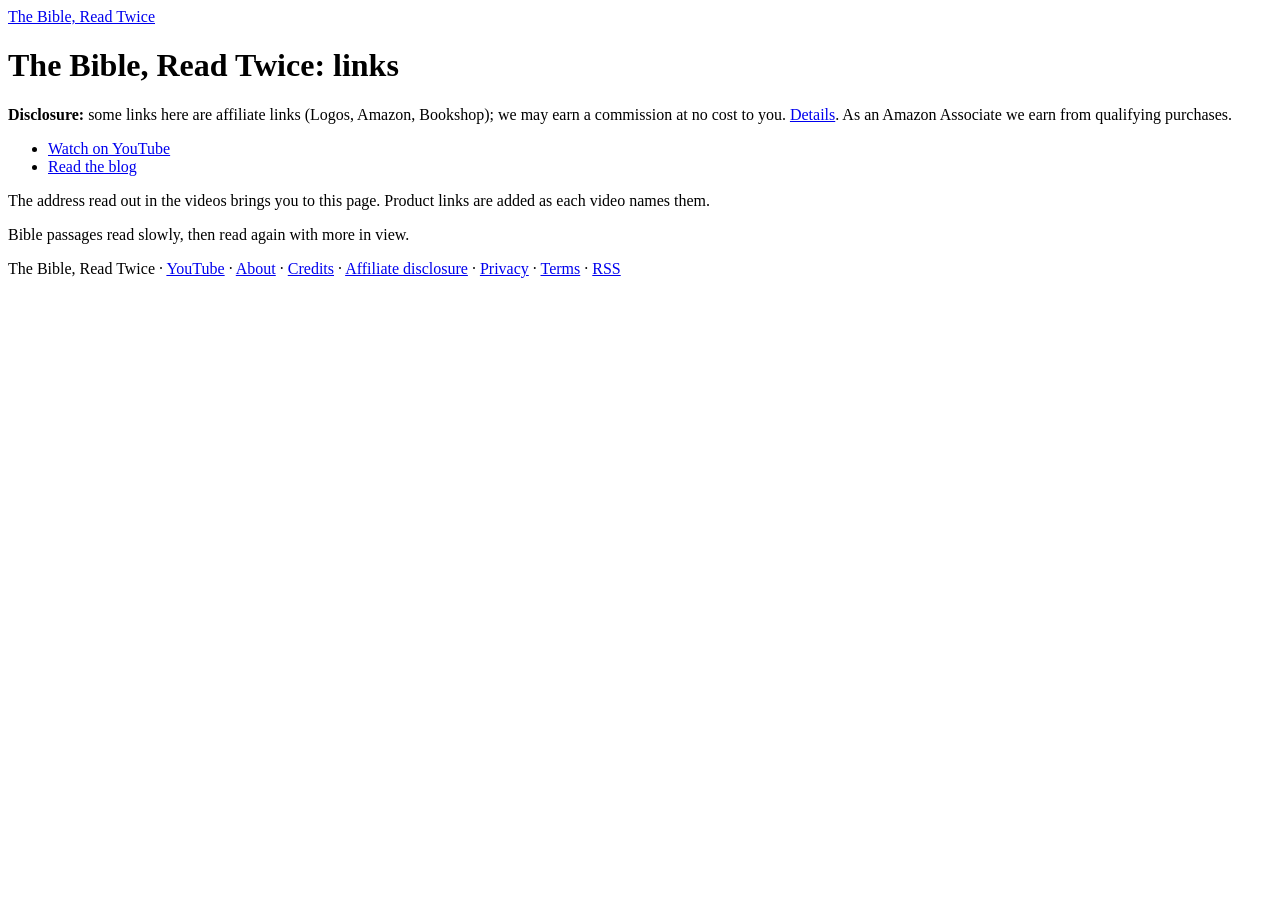
==== go/index.html @ 8c8da6c7 "Launch biblereadtwice.visionmediachannels.com" ====
<!doctype html>
<html lang="en">
<head>
<meta charset="utf-8">
<meta name="viewport" content="width=device-width, initial-scale=1">
<title>Links · The Bible, Read Twice</title>
<meta name="description" content="Every The Bible, Read Twice link in one place: channel, blog and the products named in the videos.">
<link rel="canonical" href="https://biblereadtwice.visionmediachannels.com/go/">
<meta property="og:site_name" content="The Bible, Read Twice">
<meta property="og:type" content="website">
<meta property="og:title" content="Links · The Bible, Read Twice">
<meta property="og:description" content="Every The Bible, Read Twice link in one place: channel, blog and the products named in the videos.">
<meta property="og:url" content="https://biblereadtwice.visionmediachannels.com/go/">
<meta property="og:image" content="https://biblereadtwice.visionmediachannels.com/images/site-header.png">
<meta name="twitter:card" content="summary_large_image">
<link rel="alternate" type="application/rss+xml" title="The Bible, Read Twice" href="https://biblereadtwice.visionmediachannels.com/feed.xml">
<link rel="icon" type="image/png" sizes="32x32" href="https://biblereadtwice.visionmediachannels.com/favicon-32.png">
<link rel="icon" type="image/png" sizes="512x512" href="https://biblereadtwice.visionmediachannels.com/favicon-512.png">
<link rel="preconnect" href="https://fonts.googleapis.com">
<link rel="preconnect" href="https://fonts.gstatic.com" crossorigin>
<link rel="stylesheet" href="https://fonts.googleapis.com/css2?family=Cardo:wght@400;700&amp;family=Alegreya+Sans:wght@400;700&amp;display=swap">
<link rel="stylesheet" href="https://biblereadtwice.visionmediachannels.com/style.css">

</head>
<body>
<header class="site"><a href="https://biblereadtwice.visionmediachannels.com/">The Bible, Read Twice</a></header>
<main>
<h1>The Bible, Read Twice: links</h1><aside class="disclosure"><strong>Disclosure:</strong> some links here are affiliate links (Logos, Amazon, Bookshop); we may earn a commission at no cost to you. <a href="https://biblereadtwice.visionmediachannels.com/affiliate-disclosure/">Details</a>. As an Amazon Associate we earn from qualifying purchases.</aside><ul class="posts"><li><a href="https://www.youtube.com/@biblereadtwice">Watch on YouTube</a></li><li><a href="https://biblereadtwice.visionmediachannels.com/">Read the blog</a></li></ul><p class="meta">The address read out in the videos brings you to this page. Product links are added as each video names them.</p>
</main>
<footer><p>Bible passages read slowly, then read again with more in view.</p><p>The Bible, Read Twice · <a href="https://www.youtube.com/@biblereadtwice">YouTube</a> · <a href="https://biblereadtwice.visionmediachannels.com/about/">About</a> · <a href="https://biblereadtwice.visionmediachannels.com/credits/">Credits</a> · <a href="https://biblereadtwice.visionmediachannels.com/affiliate-disclosure/">Affiliate disclosure</a> · <a href="https://biblereadtwice.visionmediachannels.com/privacy/">Privacy</a> · <a href="https://biblereadtwice.visionmediachannels.com/terms/">Terms</a> · <a href="https://biblereadtwice.visionmediachannels.com/feed.xml">RSS</a></p></footer>
</body>
</html>
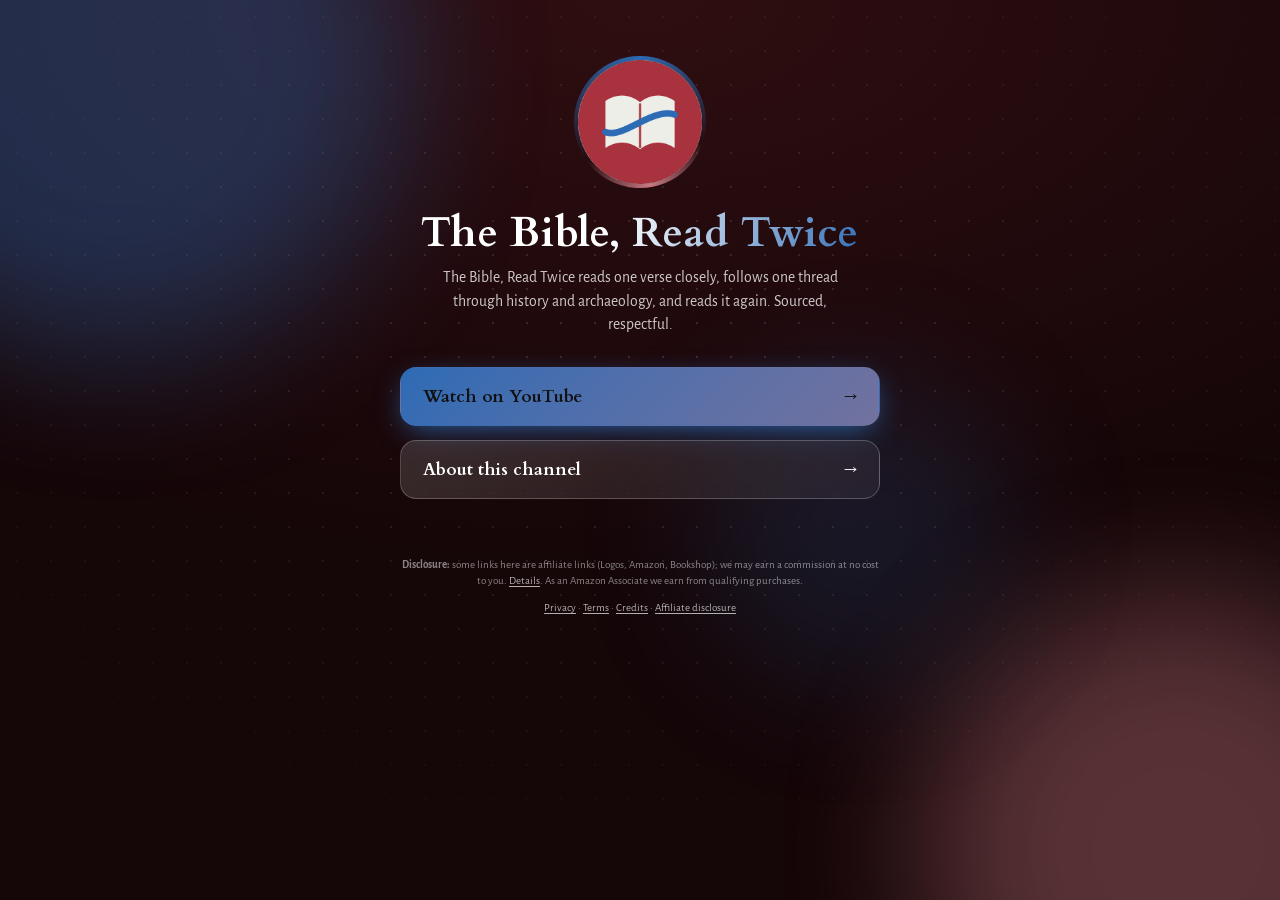
==== commit 7ca0ed34: "Animated link hub at host root" ====
--- a/go/index.html
+++ b/go/index.html
@@ -3,30 +3,76 @@
 <head>
 <meta charset="utf-8">
 <meta name="viewport" content="width=device-width, initial-scale=1">
-<title>Links · The Bible, Read Twice</title>
-<meta name="description" content="Every The Bible, Read Twice link in one place: channel, blog and the products named in the videos.">
-<link rel="canonical" href="https://biblereadtwice.visionmediachannels.com/go/">
+<title>The Bible, Read Twice · Links</title>
+<meta name="description" content="The Bible, Read Twice reads one verse closely, follows one thread through history and archaeology, and reads it again. Sourced, respectful.">
+<link rel="canonical" href="https://biblereadtwice.visionmediachannels.com/">
 <meta property="og:site_name" content="The Bible, Read Twice">
 <meta property="og:type" content="website">
-<meta property="og:title" content="Links · The Bible, Read Twice">
-<meta property="og:description" content="Every The Bible, Read Twice link in one place: channel, blog and the products named in the videos.">
-<meta property="og:url" content="https://biblereadtwice.visionmediachannels.com/go/">
+<meta property="og:title" content="The Bible, Read Twice">
+<meta property="og:description" content="The Bible, Read Twice reads one verse closely, follows one thread through history and archaeology, and reads it again. Sourced, respectful.">
+<meta property="og:url" content="https://biblereadtwice.visionmediachannels.com/">
 <meta property="og:image" content="https://biblereadtwice.visionmediachannels.com/images/site-header.png">
 <meta name="twitter:card" content="summary_large_image">
-<link rel="alternate" type="application/rss+xml" title="The Bible, Read Twice" href="https://biblereadtwice.visionmediachannels.com/feed.xml">
 <link rel="icon" type="image/png" sizes="32x32" href="https://biblereadtwice.visionmediachannels.com/favicon-32.png">
-<link rel="icon" type="image/png" sizes="512x512" href="https://biblereadtwice.visionmediachannels.com/favicon-512.png">
-<link rel="preconnect" href="https://fonts.googleapis.com">
-<link rel="preconnect" href="https://fonts.gstatic.com" crossorigin>
+<link rel="preconnect" href="https://fonts.googleapis.com"><link rel="preconnect" href="https://fonts.gstatic.com" crossorigin>
 <link rel="stylesheet" href="https://fonts.googleapis.com/css2?family=Cardo:wght@400;700&amp;family=Alegreya+Sans:wght@400;700&amp;display=swap">
-<link rel="stylesheet" href="https://biblereadtwice.visionmediachannels.com/style.css">
-
+<style>
+:root{--bg:#2f0e11;--bg2:#150608;--glow:#2D6BB5;--glow2:#c67a82;--head:'Cardo',Georgia,serif;--body:'Alegreya Sans',system-ui,sans-serif}
+*{box-sizing:border-box}html{-webkit-text-size-adjust:100%}
+body{margin:0;min-height:100vh;color:#fff;font:17px/1.5 var(--body);background:radial-gradient(120% 90% at 50% 0%,var(--bg) 0%,var(--bg2) 70%);overflow-x:hidden;position:relative}
+.orb{position:fixed;border-radius:50%;filter:blur(70px);opacity:.38;pointer-events:none;z-index:0;will-change:transform}
+.o1{width:46vmax;height:46vmax;background:var(--glow);top:-18vmax;left:-14vmax;animation:d1 22s ease-in-out infinite alternate}
+.o2{width:40vmax;height:40vmax;background:var(--glow2);bottom:-16vmax;right:-12vmax;animation:d2 26s ease-in-out infinite alternate}
+.o3{width:24vmax;height:24vmax;background:var(--glow);opacity:.18;top:42%;left:55%;animation:d3 30s ease-in-out infinite alternate}
+@keyframes d1{to{transform:translate(18vmax,12vmax) scale(1.2)}}
+@keyframes d2{to{transform:translate(-16vmax,-10vmax) scale(1.15)}}
+@keyframes d3{to{transform:translate(-30vmax,8vmax) scale(.8)}}
+.dots{position:fixed;inset:0;z-index:0;pointer-events:none;background-image:radial-gradient(rgba(255,255,255,.14) 1px,transparent 1.5px);background-size:34px 34px;mask-image:radial-gradient(70% 60% at 50% 40%,#000,transparent);animation:drift 40s linear infinite}
+@keyframes drift{to{background-position:34px 68px}}
+main{position:relative;z-index:1;max-width:520px;margin:0 auto;padding:56px 20px 28px;text-align:center}
+.ring{width:132px;height:132px;margin:0 auto 22px;border-radius:50%;padding:4px;position:relative;
+  background:conic-gradient(from 0deg,var(--glow),transparent 30%,var(--glow2),transparent 65%,var(--glow));animation:spin 7s linear infinite;
+  opacity:0;animation:spin 7s linear infinite,pop .9s .1s cubic-bezier(.2,.9,.3,1.3) forwards}
+.ring::after{content:"";position:absolute;inset:-14px;border-radius:50%;border:2px solid var(--glow);opacity:.0;animation:pulse 3.2s 1s ease-out infinite}
+.ring img,.ring .ph{width:100%;height:100%;border-radius:50%;display:block;object-fit:cover;background:var(--bg2);animation:unspin 7s linear infinite}
+.ring .ph{display:grid;place-items:center;font:700 44px var(--head)}
+@keyframes spin{to{transform:rotate(360deg)}}@keyframes unspin{to{transform:rotate(-360deg)}}
+@keyframes pulse{0%{transform:scale(.85);opacity:.55}100%{transform:scale(1.25);opacity:0}}
+@keyframes pop{from{opacity:0;transform:scale(.6) rotate(0)}to{opacity:1}}
+h1{font:700 clamp(30px,8vw,42px)/1.1 var(--head);margin:0 0 10px;letter-spacing:.01em;
+  background:linear-gradient(100deg,#fff 20%,var(--glow) 45%,#fff 70%);background-size:220% 100%;-webkit-background-clip:text;background-clip:text;color:transparent;
+  animation:shine 6s 1s ease-in-out infinite,up .8s .25s both}
+@keyframes shine{0%,100%{background-position:100% 0}50%{background-position:0 0}}
+.tag{margin:0 auto 30px;max-width:420px;color:rgba(255,255,255,.78);font-size:.98rem;animation:up .8s .4s both}
+@keyframes up{from{opacity:0;transform:translateY(18px)}to{opacity:1;transform:none}}
+.btns{display:grid;gap:14px}
+.btn{position:relative;display:flex;align-items:center;justify-content:space-between;gap:12px;padding:17px 22px;border-radius:16px;color:#fff;text-decoration:none;
+  font:700 1.08rem var(--head);background:linear-gradient(135deg,rgba(255,255,255,.14),rgba(255,255,255,.05));border:1px solid rgba(255,255,255,.22);
+  backdrop-filter:blur(8px);-webkit-backdrop-filter:blur(8px);overflow:hidden;opacity:0;animation:up .7s calc(.55s + var(--i)*.12s) both;
+  transition:transform .25s cubic-bezier(.2,.8,.3,1.2),border-color .25s,box-shadow .25s}
+.btn:first-child{background:linear-gradient(135deg,var(--glow),color-mix(in srgb,var(--glow) 55%,var(--glow2)));border-color:transparent;color:#111;box-shadow:0 8px 30px -8px var(--glow)}
+.btn::before{content:"";position:absolute;top:0;left:-70%;width:45%;height:100%;background:linear-gradient(100deg,transparent,rgba(255,255,255,.4),transparent);transform:skewX(-20deg);transition:left .7s}
+.btn:hover,.btn:focus-visible{transform:translateY(-4px) scale(1.02);border-color:var(--glow);box-shadow:0 14px 34px -10px var(--glow);outline:none}
+.btn:hover::before{left:130%}.btn i{font-style:normal;transition:transform .25s}.btn:hover i{transform:translateX(6px)}
+.btn:active{transform:scale(.98)}
+.btn:first-child::after{content:"";position:absolute;inset:0;border-radius:16px;box-shadow:0 0 0 0 var(--glow);animation:ping 2.6s 2s ease-out infinite}
+@keyframes ping{0%{box-shadow:0 0 0 0 color-mix(in srgb,var(--glow) 60%,transparent)}70%,100%{box-shadow:0 0 0 16px transparent}}
+footer{position:relative;z-index:1;max-width:520px;margin:0 auto;padding:30px 20px 36px;text-align:center;font-size:11px;line-height:1.5;color:rgba(255,255,255,.5);animation:up 1s 1.4s both}
+footer p{margin:0 0 10px}footer a{color:rgba(255,255,255,.68);text-decoration:underline;text-underline-offset:2px}footer a:hover{color:#fff}
+@media (prefers-reduced-motion:reduce){*,*::before,*::after{animation:none!important;transition:none!important}.btn,h1,.tag,.ring,footer{opacity:1!important}}
+</style>
 </head>
 <body>
-<header class="site"><a href="https://biblereadtwice.visionmediachannels.com/">The Bible, Read Twice</a></header>
+<div class="orb o1"></div><div class="orb o2"></div><div class="orb o3"></div><div class="dots"></div>
 <main>
-<h1>The Bible, Read Twice: links</h1><aside class="disclosure"><strong>Disclosure:</strong> some links here are affiliate links (Logos, Amazon, Bookshop); we may earn a commission at no cost to you. <a href="https://biblereadtwice.visionmediachannels.com/affiliate-disclosure/">Details</a>. As an Amazon Associate we earn from qualifying purchases.</aside><ul class="posts"><li><a href="https://www.youtube.com/@biblereadtwice">Watch on YouTube</a></li><li><a href="https://biblereadtwice.visionmediachannels.com/">Read the blog</a></li></ul><p class="meta">The address read out in the videos brings you to this page. Product links are added as each video names them.</p>
+<div class="ring"><img src="/images/avatar.png" alt="The Bible, Read Twice logo" width="360" height="360"></div>
+<h1>The Bible, Read Twice</h1>
+<p class="tag">The Bible, Read Twice reads one verse closely, follows one thread through history and archaeology, and reads it again. Sourced, respectful.</p>
+<nav class="btns" aria-label="Links"><a class="btn" style="--i:0" href="https://www.youtube.com/@biblereadtwice"><span>Watch on YouTube</span><i aria-hidden="true">→</i></a><a class="btn" style="--i:1" href="https://biblereadtwice.visionmediachannels.com/about/"><span>About this channel</span><i aria-hidden="true">→</i></a></nav>
 </main>
-<footer><p>Bible passages read slowly, then read again with more in view.</p><p>The Bible, Read Twice · <a href="https://www.youtube.com/@biblereadtwice">YouTube</a> · <a href="https://biblereadtwice.visionmediachannels.com/about/">About</a> · <a href="https://biblereadtwice.visionmediachannels.com/credits/">Credits</a> · <a href="https://biblereadtwice.visionmediachannels.com/affiliate-disclosure/">Affiliate disclosure</a> · <a href="https://biblereadtwice.visionmediachannels.com/privacy/">Privacy</a> · <a href="https://biblereadtwice.visionmediachannels.com/terms/">Terms</a> · <a href="https://biblereadtwice.visionmediachannels.com/feed.xml">RSS</a></p></footer>
+<footer>
+<p><strong>Disclosure:</strong> some links here are affiliate links (Logos, Amazon, Bookshop); we may earn a commission at no cost to you. <a href="https://biblereadtwice.visionmediachannels.com/affiliate-disclosure/">Details</a>. As an Amazon Associate we earn from qualifying purchases.</p>
+<p><a href="https://biblereadtwice.visionmediachannels.com/privacy/">Privacy</a> · <a href="https://biblereadtwice.visionmediachannels.com/terms/">Terms</a> · <a href="https://biblereadtwice.visionmediachannels.com/credits/">Credits</a> · <a href="https://biblereadtwice.visionmediachannels.com/affiliate-disclosure/">Affiliate disclosure</a></p>
+</footer>
 </body>
 </html>
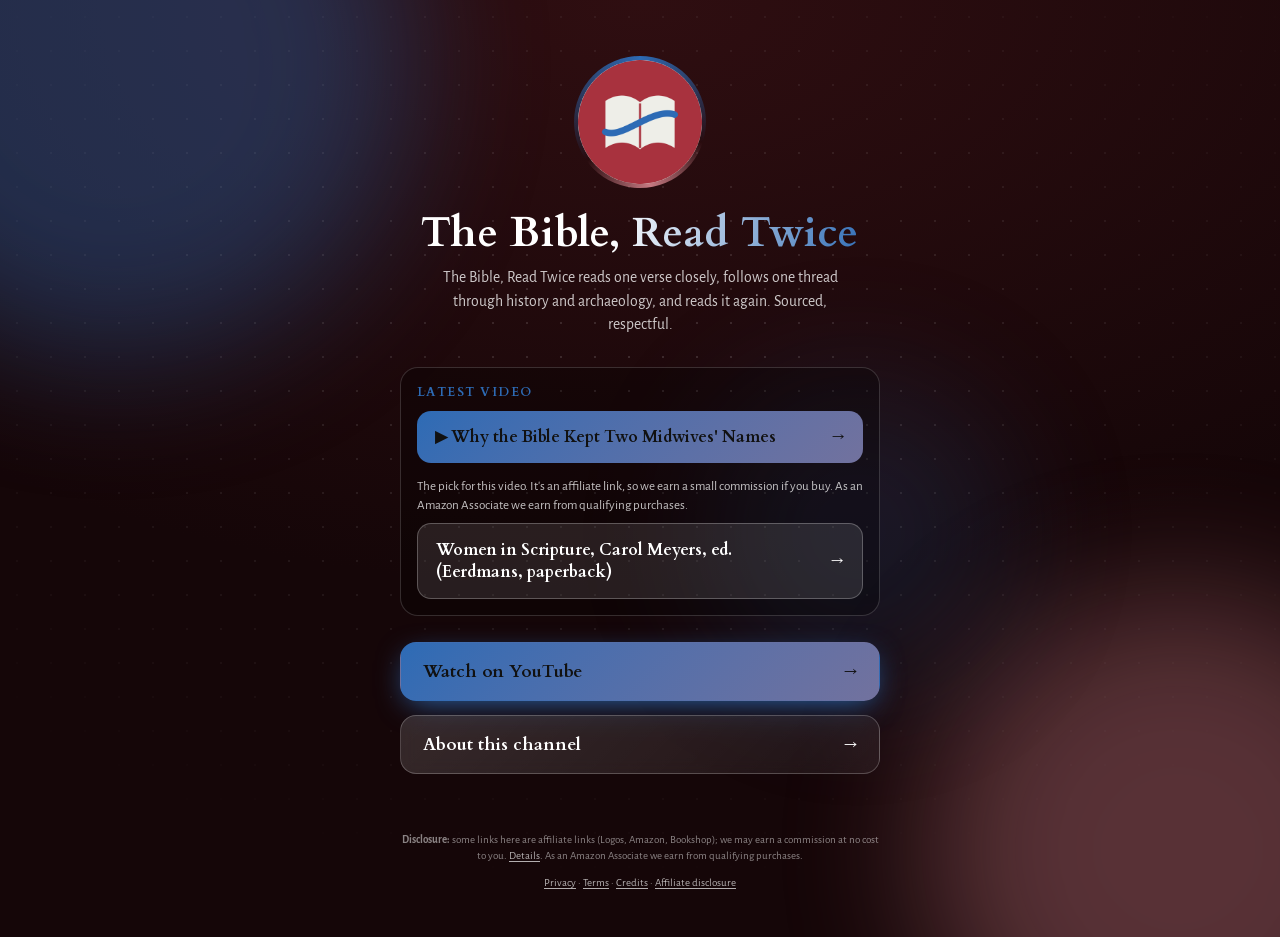
==== commit 9ac074d3: "Link hub: latest public video and its one product at the top (owner OK 2026-11-25) Co-Authored-By: C" ====
--- a/go/index.html
+++ b/go/index.html
@@ -57,6 +57,13 @@
 .btn:active{transform:scale(.98)}
 .btn:first-child::after{content:"";position:absolute;inset:0;border-radius:16px;box-shadow:0 0 0 0 var(--glow);animation:ping 2.6s 2s ease-out infinite}
 @keyframes ping{0%{box-shadow:0 0 0 0 color-mix(in srgb,var(--glow) 60%,transparent)}70%,100%{box-shadow:0 0 0 16px transparent}}
+.latest{margin:0 0 26px;padding:16px;border-radius:18px;background:rgba(0,0,0,.28);border:1px solid rgba(255,255,255,.16);text-align:left;animation:up .8s .5s both}
+.kick{margin:0 0 10px;font:700 .78rem var(--head);letter-spacing:.12em;text-transform:uppercase;color:var(--glow)}
+.lbtn{display:flex;align-items:center;justify-content:space-between;gap:12px;padding:15px 18px;border-radius:14px;text-decoration:none;font:700 1.02rem var(--head);
+  color:#111;background:linear-gradient(135deg,var(--glow),color-mix(in srgb,var(--glow) 55%,var(--glow2)));transition:transform .25s}
+.lbtn:hover,.lbtn:focus-visible{transform:translateY(-3px);outline:none}.lbtn i{font-style:normal}
+.lbtn.prod{color:#fff;background:rgba(255,255,255,.1);border:1px solid rgba(255,255,255,.25)}
+.pdisc{margin:14px 0 8px;font-size:.82rem;line-height:1.45;color:rgba(255,255,255,.75)}
 footer{position:relative;z-index:1;max-width:520px;margin:0 auto;padding:30px 20px 36px;text-align:center;font-size:11px;line-height:1.5;color:rgba(255,255,255,.5);animation:up 1s 1.4s both}
 footer p{margin:0 0 10px}footer a{color:rgba(255,255,255,.68);text-decoration:underline;text-underline-offset:2px}footer a:hover{color:#fff}
 @media (prefers-reduced-motion:reduce){*,*::before,*::after{animation:none!important;transition:none!important}.btn,h1,.tag,.ring,footer{opacity:1!important}}
@@ -68,6 +75,7 @@
 <div class="ring"><img src="/images/avatar.png" alt="The Bible, Read Twice logo" width="360" height="360"></div>
 <h1>The Bible, Read Twice</h1>
 <p class="tag">The Bible, Read Twice reads one verse closely, follows one thread through history and archaeology, and reads it again. Sourced, respectful.</p>
+<section class="latest" aria-label="Latest video"><p class="kick">Latest video</p><a class="lbtn" href="https://www.youtube.com/watch?v=ZzfHjZbNEAQ"><span>▶ Why the Bible Kept Two Midwives&#x27; Names</span><i aria-hidden="true">→</i></a><p class="pdisc">The pick for this video. It's an affiliate link, so we earn a small commission if you buy. As an Amazon Associate we earn from qualifying purchases.</p><a class="lbtn prod" rel="sponsored noopener" href="https://www.amazon.com/dp/0802849628?tag=vm-bible-20"><span>Women in Scripture, Carol Meyers, ed. (Eerdmans, paperback)</span><i aria-hidden="true">→</i></a></section>
 <nav class="btns" aria-label="Links"><a class="btn" style="--i:0" href="https://www.youtube.com/@biblereadtwice"><span>Watch on YouTube</span><i aria-hidden="true">→</i></a><a class="btn" style="--i:1" href="https://biblereadtwice.visionmediachannels.com/about/"><span>About this channel</span><i aria-hidden="true">→</i></a></nav>
 </main>
 <footer>
